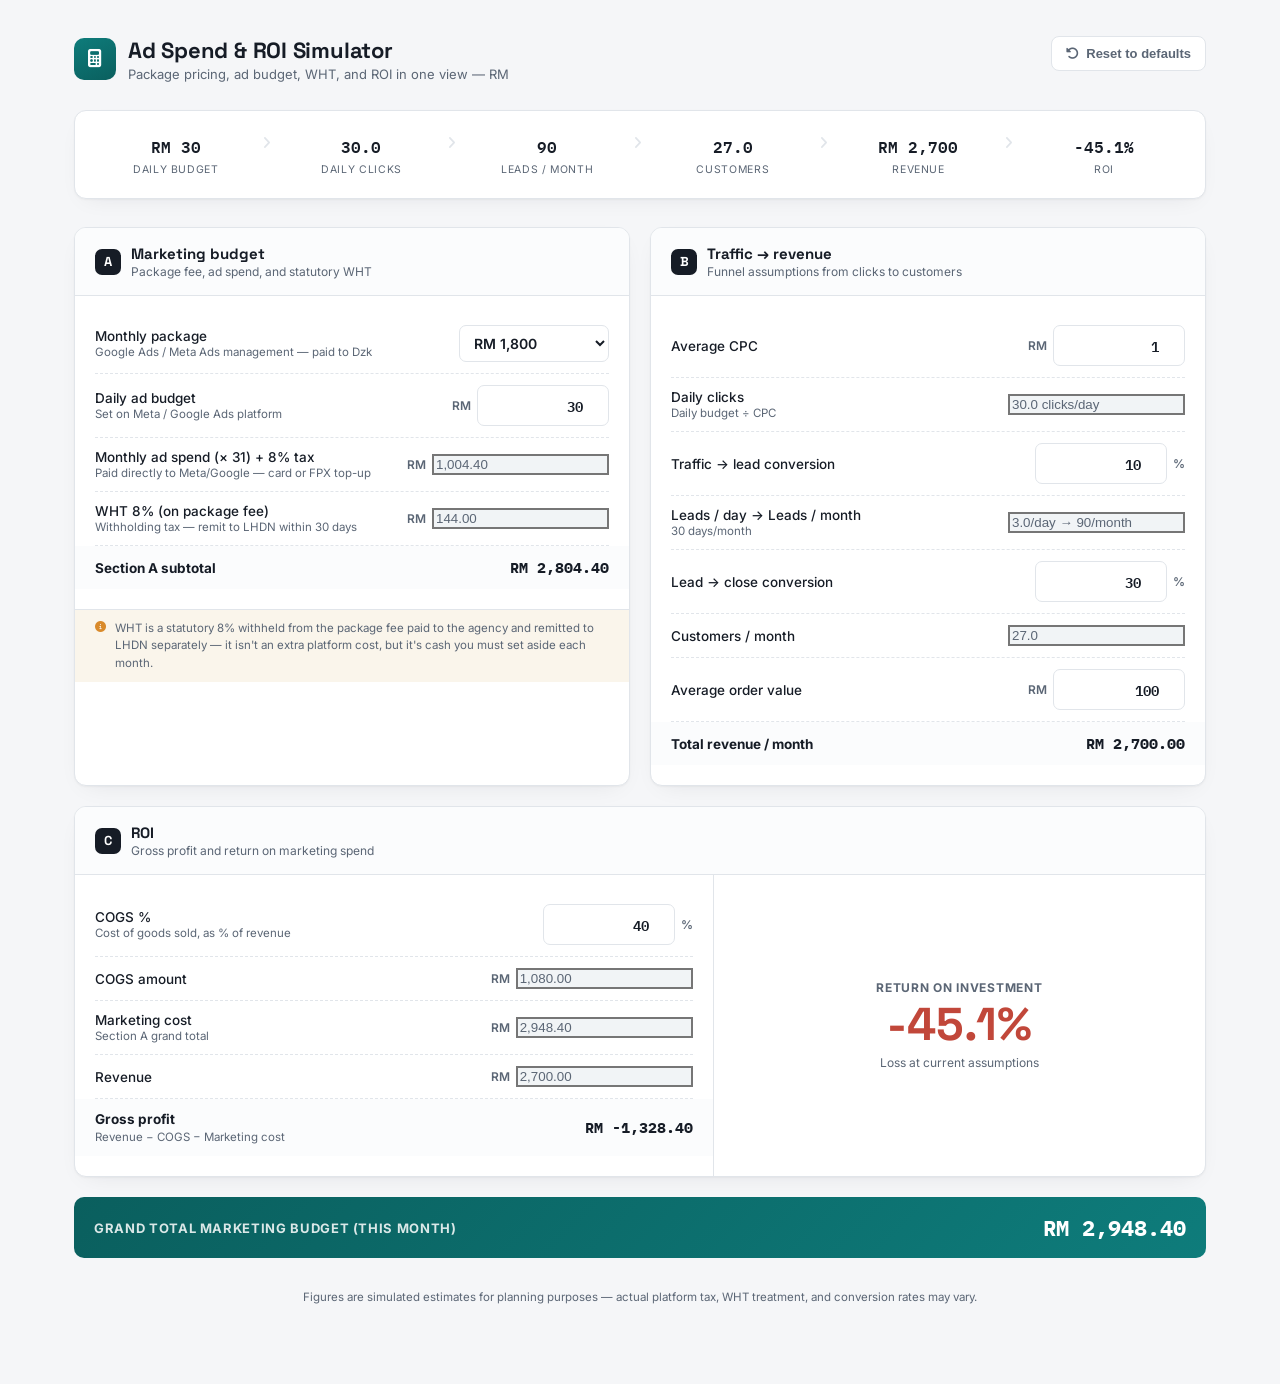
==== roi.html @ fc510285 "Create roi.html" ====
<!DOCTYPE html>
<html lang="en">
<head>
<meta charset="UTF-8">
<meta name="viewport" content="width=device-width, initial-scale=1.0">
<title>Ad Spend & ROI Simulator</title>
<link rel="stylesheet" href="https://cdnjs.cloudflare.com/ajax/libs/font-awesome/6.5.1/css/all.min.css">
<link rel="preconnect" href="https://fonts.googleapis.com">
<link href="https://fonts.googleapis.com/css2?family=Space+Grotesk:wght@500;600;700&family=Inter:wght@400;500;600;700&family=IBM+Plex+Mono:wght@500;600&display=swap" rel="stylesheet">
<style>
  :root{
    --bg:#F5F6F8;
    --panel:#FFFFFF;
    --ink:#161C26;
    --sub:#5B6675;
    --line:#E1E5EA;
    --teal:#0E7C7B;
    --teal-deep:#0A5F5E;
    --amber:#D98A2B;
    --red:#C1473A;
    --panel-b:#FBFCFD;
    --shadow: 0 1px 2px rgba(22,28,38,.04), 0 8px 24px -12px rgba(22,28,38,.10);
  }
  *{box-sizing:border-box;}
  body{
    margin:0;
    background:var(--bg);
    color:var(--ink);
    font-family:'Inter',sans-serif;
    -webkit-font-smoothing:antialiased;
  }
  .wrap{max-width:1180px;margin:0 auto;padding:36px 24px 80px;}

  header.top{display:flex;align-items:flex-start;justify-content:space-between;gap:24px;margin-bottom:28px;flex-wrap:wrap;}
  .brand{display:flex;align-items:center;gap:12px;}
  .brand .mark{
    width:42px;height:42px;border-radius:10px;
    background:linear-gradient(155deg,var(--teal),var(--teal-deep));
    display:flex;align-items:center;justify-content:center;color:#fff;font-size:18px;
    flex:none;
  }
  h1{font-family:'Space Grotesk',sans-serif;font-size:22px;font-weight:700;margin:0;letter-spacing:-.01em;}
  .tag{color:var(--sub);font-size:13px;margin-top:2px;}
  .reset-btn{
    background:var(--panel);border:1px solid var(--line);color:var(--sub);
    padding:9px 14px;border-radius:8px;font-size:13px;font-weight:600;cursor:pointer;
    display:flex;align-items:center;gap:7px;transition:.15s;
  }
  .reset-btn:hover{border-color:var(--teal);color:var(--teal-deep);}

  .flow-strip{
    display:grid;grid-template-columns:repeat(6,1fr);gap:0;
    background:var(--panel);border:1px solid var(--line);border-radius:12px;
    padding:16px 8px;margin-bottom:28px;box-shadow:var(--shadow);
    position:relative;
  }
  .flow-node{text-align:center;padding:6px 8px;position:relative;}
  .flow-node .fv{font-family:'IBM Plex Mono',monospace;font-weight:600;font-size:16px;color:var(--ink);}
  .flow-node .fl{font-size:10.5px;text-transform:uppercase;letter-spacing:.06em;color:var(--sub);margin-top:3px;}
  .flow-node:not(:last-child)::after{
    content:"\f105";font-family:"Font Awesome 6 Free";font-weight:900;
    position:absolute;right:-2px;top:8px;color:var(--line);font-size:14px;
  }

  .grid{display:grid;grid-template-columns:1fr 1fr;gap:20px;}
  @media (max-width:880px){.grid{grid-template-columns:1fr;}}

  .card{
    background:var(--panel);border:1px solid var(--line);border-radius:12px;
    box-shadow:var(--shadow);overflow:hidden;
  }
  .card-head{
    display:flex;align-items:center;gap:10px;padding:16px 20px;border-bottom:1px solid var(--line);
    background:var(--panel-b);
  }
  .card-head .step{
    width:26px;height:26px;border-radius:7px;background:var(--ink);color:#fff;
    display:flex;align-items:center;justify-content:center;font-family:'Space Grotesk',sans-serif;
    font-size:13px;font-weight:700;flex:none;
  }
  .card-head h2{font-family:'Space Grotesk',sans-serif;font-size:15px;margin:0;font-weight:700;}
  .card-head .sub{font-size:12px;color:var(--sub);margin-top:1px;}
  .card-body{padding:18px 20px 20px;}

  .row{
    display:flex;align-items:center;justify-content:space-between;gap:14px;
    padding:11px 0;border-bottom:1px dashed var(--line);
  }
  .row:last-child{border-bottom:none;}
  .row .lbl{font-size:13.5px;color:var(--ink);font-weight:500;}
  .row .lbl .hint{display:block;font-size:11.5px;color:var(--sub);font-weight:400;margin-top:1px;}

  select, input[type=number]{
    font-family:'IBM Plex Mono',monospace;font-size:14px;font-weight:600;color:var(--ink);
    border:1px solid var(--line);border-radius:7px;padding:8px 10px;width:132px;text-align:right;
    background:#fff;
  }
  select{text-align:left;width:150px;font-family:'Inter',sans-serif;font-weight:600;}
  input:focus, select:focus{outline:2px solid var(--teal);outline-offset:1px;border-color:var(--teal);}
  input[readonly]{background:#F1F4F6;color:var(--sub);border-style:solid;cursor:default;}

  .inline-rm{position:relative;}
  .prefixed{display:flex;align-items:center;gap:6px;}
  .cur{font-size:12px;color:var(--sub);font-weight:600;}

  .subtotal-row{background:var(--panel-b);margin:0 -20px;padding:12px 20px;border-top:1px solid var(--line);}
  .subtotal-row .lbl{font-weight:700;}
  .subtotal-row .val{font-family:'IBM Plex Mono',monospace;font-weight:700;font-size:15px;}

  .grand{
    margin-top:20px;border-radius:10px;padding:16px 20px;
    background:linear-gradient(135deg,var(--teal-deep),var(--teal));color:#fff;
    display:flex;align-items:center;justify-content:space-between;
  }
  .grand .lbl{font-size:13px;text-transform:uppercase;letter-spacing:.05em;font-weight:700;opacity:.85;}
  .grand .val{font-family:'IBM Plex Mono',monospace;font-size:22px;font-weight:700;}

  .note{
    display:flex;gap:8px;font-size:11.5px;color:var(--sub);line-height:1.5;padding:10px 20px;
    background:#FAF5EB;border-top:1px solid var(--line);
  }
  .note i{color:var(--amber);margin-top:2px;flex:none;}

  .full{grid-column:1/-1;}

  .roi-hero{
    display:grid;grid-template-columns:1.3fr 1fr;gap:0;
  }
  @media (max-width:700px){.roi-hero{grid-template-columns:1fr;}}
  .roi-left{padding:18px 20px 20px;border-right:1px solid var(--line);}
  @media (max-width:700px){.roi-left{border-right:none;border-bottom:1px solid var(--line);}}
  .roi-right{padding:18px 20px 20px;display:flex;flex-direction:column;justify-content:center;align-items:center;text-align:center;gap:6px;}
  .roi-right .roi-label{font-size:12px;text-transform:uppercase;letter-spacing:.06em;color:var(--sub);font-weight:700;}
  .roi-right .roi-num{font-family:'Space Grotesk',sans-serif;font-size:46px;font-weight:700;line-height:1;}
  .roi-right .roi-num.pos{color:var(--teal-deep);}
  .roi-right .roi-num.neg{color:var(--red);}
  .roi-right .roi-tag{font-size:12px;color:var(--sub);margin-top:2px;}

  footer{margin-top:32px;text-align:center;font-size:11.5px;color:var(--sub);}
</style>
</head>
<body>
<div class="wrap">

  <header class="top">
    <div class="brand">
      <div class="mark"><i class="fa-solid fa-calculator"></i></div>
      <div>
        <h1>Ad Spend &amp; ROI Simulator</h1>
        <div class="tag">Package pricing, ad budget, WHT, and ROI in one view — RM</div>
      </div>
    </div>
    <button class="reset-btn" id="resetBtn"><i class="fa-solid fa-rotate-left"></i> Reset to defaults</button>
  </header>

  <!-- Live flow strip -->
  <div class="flow-strip" id="flowStrip">
    <div class="flow-node"><div class="fv" id="fDaily">RM 0</div><div class="fl">Daily budget</div></div>
    <div class="flow-node"><div class="fv" id="fClicks">0</div><div class="fl">Daily clicks</div></div>
    <div class="flow-node"><div class="fv" id="fLeads">0</div><div class="fl">Leads / month</div></div>
    <div class="flow-node"><div class="fv" id="fCust">0</div><div class="fl">Customers</div></div>
    <div class="flow-node"><div class="fv" id="fRev">RM 0</div><div class="fl">Revenue</div></div>
    <div class="flow-node"><div class="fv" id="fRoi">0%</div><div class="fl">ROI</div></div>
  </div>

  <div class="grid">

    <!-- SECTION A -->
    <div class="card">
      <div class="card-head">
        <div class="step">A</div>
        <div>
          <h2>Marketing budget</h2>
          <div class="sub">Package fee, ad spend, and statutory WHT</div>
        </div>
      </div>
      <div class="card-body">

        <div class="row">
          <div class="lbl">Monthly package<span class="hint">Google Ads / Meta Ads management — paid to Dzk</span></div>
          <select id="pkg">
            <option value="1200">RM 1,200</option>
            <option value="1800" selected>RM 1,800</option>
            <option value="2500">RM 2,500</option>
          </select>
        </div>

        <div class="row">
          <div class="lbl">Daily ad budget<span class="hint">Set on Meta / Google Ads platform</span></div>
          <div class="prefixed"><span class="cur">RM</span><input type="number" id="dailyBudget" value="30" min="0" step="1"></div>
        </div>

        <div class="row">
          <div class="lbl">Monthly ad spend (× 31) + 8% tax<span class="hint">Paid directly to Meta/Google — card or FPX top-up</span></div>
          <div class="prefixed"><span class="cur">RM</span><input type="text" id="monthlyAdTotal" readonly></div>
        </div>

        <div class="row">
          <div class="lbl">WHT 8% (on package fee)<span class="hint">Withholding tax — remit to LHDN within 30 days</span></div>
          <div class="prefixed"><span class="cur">RM</span><input type="text" id="whtAmount" readonly></div>
        </div>

        <div class="subtotal-row row" style="border:none;">
          <div class="lbl">Section A subtotal</div>
          <div class="val" id="sectionASub">RM 0</div>
        </div>
      </div>
      <div class="note"><i class="fa-solid fa-circle-info"></i><span>WHT is a statutory 8% withheld from the package fee paid to the agency and remitted to LHDN separately — it isn't an extra platform cost, but it's cash you must set aside each month.</span></div>
    </div>

    <!-- SECTION B -->
    <div class="card">
      <div class="card-head">
        <div class="step">B</div>
        <div>
          <h2>Traffic → revenue</h2>
          <div class="sub">Funnel assumptions from clicks to customers</div>
        </div>
      </div>
      <div class="card-body">

        <div class="row">
          <div class="lbl">Average CPC</div>
          <div class="prefixed"><span class="cur">RM</span><input type="number" id="cpc" value="1" min="0.01" step="0.01"></div>
        </div>

        <div class="row">
          <div class="lbl">Daily clicks<span class="hint">Daily budget ÷ CPC</span></div>
          <input type="text" id="dailyClicks" readonly>
        </div>

        <div class="row">
          <div class="lbl">Traffic → lead conversion</div>
          <div class="prefixed"><input type="number" id="leadConv" value="10" min="0" max="100" step="0.5"><span class="cur">%</span></div>
        </div>

        <div class="row">
          <div class="lbl">Leads / day → Leads / month<span class="hint">30 days/month</span></div>
          <input type="text" id="monthlyLeads" readonly>
        </div>

        <div class="row">
          <div class="lbl">Lead → close conversion</div>
          <div class="prefixed"><input type="number" id="closeConv" value="30" min="0" max="100" step="0.5"><span class="cur">%</span></div>
        </div>

        <div class="row">
          <div class="lbl">Customers / month</div>
          <input type="text" id="customers" readonly>
        </div>

        <div class="row">
          <div class="lbl">Average order value</div>
          <div class="prefixed"><span class="cur">RM</span><input type="number" id="aov" value="100" min="0" step="1"></div>
        </div>

        <div class="subtotal-row row" style="border:none;">
          <div class="lbl">Total revenue / month</div>
          <div class="val" id="totalRevenue">RM 0</div>
        </div>
      </div>
    </div>

    <!-- SECTION C -->
    <div class="card full">
      <div class="card-head">
        <div class="step">C</div>
        <div>
          <h2>ROI</h2>
          <div class="sub">Gross profit and return on marketing spend</div>
        </div>
      </div>
      <div class="roi-hero">
        <div class="roi-left">
          <div class="row">
            <div class="lbl">COGS %<span class="hint">Cost of goods sold, as % of revenue</span></div>
            <div class="prefixed"><input type="number" id="cogsPct" value="40" min="0" max="100" step="1"><span class="cur">%</span></div>
          </div>
          <div class="row">
            <div class="lbl">COGS amount</div>
            <div class="prefixed"><span class="cur">RM</span><input type="text" id="cogsAmount" readonly></div>
          </div>
          <div class="row">
            <div class="lbl">Marketing cost<span class="hint">Section A grand total</span></div>
            <div class="prefixed"><span class="cur">RM</span><input type="text" id="mktCostC" readonly></div>
          </div>
          <div class="row">
            <div class="lbl">Revenue</div>
            <div class="prefixed"><span class="cur">RM</span><input type="text" id="revenueC" readonly></div>
          </div>
          <div class="subtotal-row row" style="border:none;">
            <div class="lbl">Gross profit<span class="hint" style="margin-top:3px;">Revenue − COGS − Marketing cost</span></div>
            <div class="val" id="grossProfit">RM 0</div>
          </div>
        </div>
        <div class="roi-right">
          <div class="roi-label">Return on Investment</div>
          <div class="roi-num pos" id="roiNum">0%</div>
          <div class="roi-tag" id="roiTag">Gross profit ÷ Marketing cost</div>
        </div>
      </div>
    </div>

  </div>

  <div class="grand full">
    <div class="lbl">Grand total marketing budget (this month)</div>
    <div class="val" id="grandTotal">RM 0</div>
  </div>

  <footer>Figures are simulated estimates for planning purposes — actual platform tax, WHT treatment, and conversion rates may vary.</footer>

</div>

<script>
function fmt(n, decimals=2){
  if(!isFinite(n)) n = 0;
  return 'RM ' + n.toLocaleString('en-MY', {minimumFractionDigits:decimals, maximumFractionDigits:decimals});
}
function fmtNum(n, decimals=0){
  if(!isFinite(n)) n = 0;
  return n.toLocaleString('en-MY', {minimumFractionDigits:decimals, maximumFractionDigits:decimals});
}

const el = id => document.getElementById(id);

const DEFAULTS = {
  pkg: '1800', dailyBudget: 30, cpc: 1, leadConv: 10, closeConv: 30, aov: 100, cogsPct: 40
};

function recalc(){
  // ---- Section A ----
  const pkgFee = parseFloat(el('pkg').value) || 0;
  const dailyBudget = parseFloat(el('dailyBudget').value) || 0;

  const monthlyAdBase = dailyBudget * 31;
  const monthlyAdWithTax = monthlyAdBase * 1.08;
  el('monthlyAdTotal').value = fmtNum(monthlyAdWithTax, 2);

  const whtAmount = pkgFee * 0.08;
  el('whtAmount').value = fmtNum(whtAmount, 2);

  const sectionASubtotal = pkgFee + monthlyAdWithTax; // cash the client pays out (WHT is carved out of pkgFee, shown separately below)
  el('sectionASub').textContent = fmt(sectionASubtotal);

  const grandTotal = pkgFee + monthlyAdWithTax + whtAmount;
  el('grandTotal').textContent = fmt(grandTotal);

  // ---- Section B ----
  const cpc = parseFloat(el('cpc').value) || 0.0001;
  const leadConvPct = parseFloat(el('leadConv').value) || 0;
  const closeConvPct = parseFloat(el('closeConv').value) || 0;
  const aov = parseFloat(el('aov').value) || 0;

  const dailyClicks = dailyBudget / cpc;
  el('dailyClicks').value = fmtNum(dailyClicks, 1) + ' clicks/day';

  const dailyLeads = dailyClicks * (leadConvPct/100);
  const monthlyLeads = dailyLeads * 30;
  el('monthlyLeads').value = fmtNum(dailyLeads,1) + '/day → ' + fmtNum(monthlyLeads,0) + '/month';

  const customers = monthlyLeads * (closeConvPct/100);
  el('customers').value = fmtNum(customers, 1);

  const totalRevenue = customers * aov;
  el('totalRevenue').textContent = fmt(totalRevenue);

  // ---- Section C ----
  const cogsPct = parseFloat(el('cogsPct').value) || 0;
  const cogsAmount = totalRevenue * (cogsPct/100);
  el('cogsAmount').value = fmtNum(cogsAmount, 2);
  el('mktCostC').value = fmtNum(grandTotal, 2);
  el('revenueC').value = fmtNum(totalRevenue, 2);

  const grossProfit = totalRevenue - cogsAmount - grandTotal;
  el('grossProfit').textContent = fmt(grossProfit);

  const roi = grandTotal > 0 ? (grossProfit / grandTotal) * 100 : 0;
  const roiEl = el('roiNum');
  roiEl.textContent = fmtNum(roi, 1) + '%';
  roiEl.className = 'roi-num ' + (roi >= 0 ? 'pos' : 'neg');
  el('roiTag').textContent = roi >= 0 ? 'Profitable at current assumptions' : 'Loss at current assumptions';

  // ---- Flow strip ----
  el('fDaily').textContent = fmt(dailyBudget, 0);
  el('fClicks').textContent = fmtNum(dailyClicks, 1);
  el('fLeads').textContent = fmtNum(monthlyLeads, 0);
  el('fCust').textContent = fmtNum(customers, 1);
  el('fRev').textContent = fmt(totalRevenue, 0);
  el('fRoi').textContent = fmtNum(roi, 1) + '%';
}

['pkg','dailyBudget','cpc','leadConv','closeConv','aov','cogsPct'].forEach(id=>{
  el(id).addEventListener('input', recalc);
  el(id).addEventListener('change', recalc);
});

el('resetBtn').addEventListener('click', ()=>{
  el('pkg').value = DEFAULTS.pkg;
  el('dailyBudget').value = DEFAULTS.dailyBudget;
  el('cpc').value = DEFAULTS.cpc;
  el('leadConv').value = DEFAULTS.leadConv;
  el('closeConv').value = DEFAULTS.closeConv;
  el('aov').value = DEFAULTS.aov;
  el('cogsPct').value = DEFAULTS.cogsPct;
  recalc();
});

recalc();
</script>
</body>
</html>
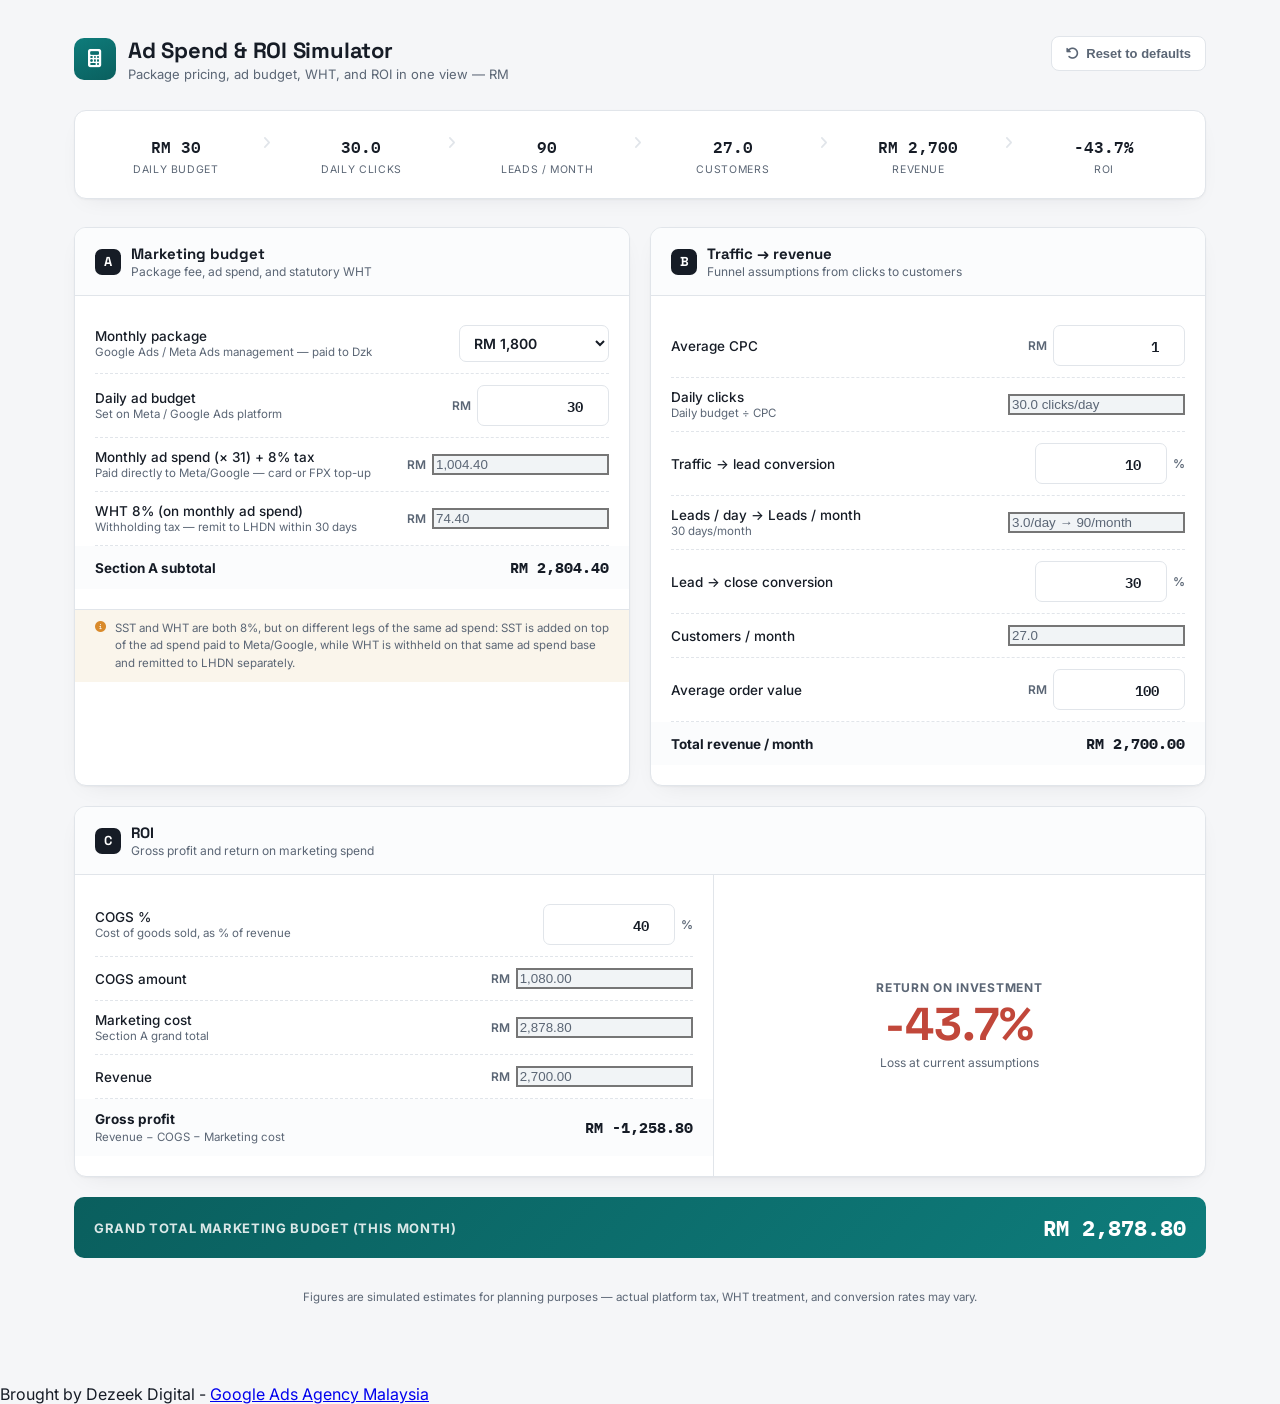
==== commit bbe4b2b3: "Update roi.html" ====
--- a/roi.html
+++ b/roi.html
@@ -196,7 +196,7 @@
         </div>
 
         <div class="row">
-          <div class="lbl">WHT 8% (on package fee)<span class="hint">Withholding tax — remit to LHDN within 30 days</span></div>
+          <div class="lbl">WHT 8% (on monthly ad spend)<span class="hint">Withholding tax — remit to LHDN within 30 days</span></div>
           <div class="prefixed"><span class="cur">RM</span><input type="text" id="whtAmount" readonly></div>
         </div>
 
@@ -205,7 +205,7 @@
           <div class="val" id="sectionASub">RM 0</div>
         </div>
       </div>
-      <div class="note"><i class="fa-solid fa-circle-info"></i><span>WHT is a statutory 8% withheld from the package fee paid to the agency and remitted to LHDN separately — it isn't an extra platform cost, but it's cash you must set aside each month.</span></div>
+      <div class="note"><i class="fa-solid fa-circle-info"></i><span>SST and WHT are both 8%, but on different legs of the same ad spend: SST is added on top of the ad spend paid to Meta/Google, while WHT is withheld on that same ad spend base and remitted to LHDN separately.</span></div>
     </div>
 
     <!-- SECTION B -->
@@ -337,7 +337,7 @@
   const monthlyAdWithTax = monthlyAdBase * 1.08;
   el('monthlyAdTotal').value = fmtNum(monthlyAdWithTax, 2);
 
-  const whtAmount = pkgFee * 0.08;
+  const whtAmount = monthlyAdBase * 0.08;
   el('whtAmount').value = fmtNum(whtAmount, 2);
 
   const sectionASubtotal = pkgFee + monthlyAdWithTax; // cash the client pays out (WHT is carved out of pkgFee, shown separately below)
@@ -408,5 +408,6 @@
 
 recalc();
 </script>
+Brought by Dezeek Digital - <a href="https://dezeek.com">Google Ads Agency Malaysia</a>
 </body>
 </html>
